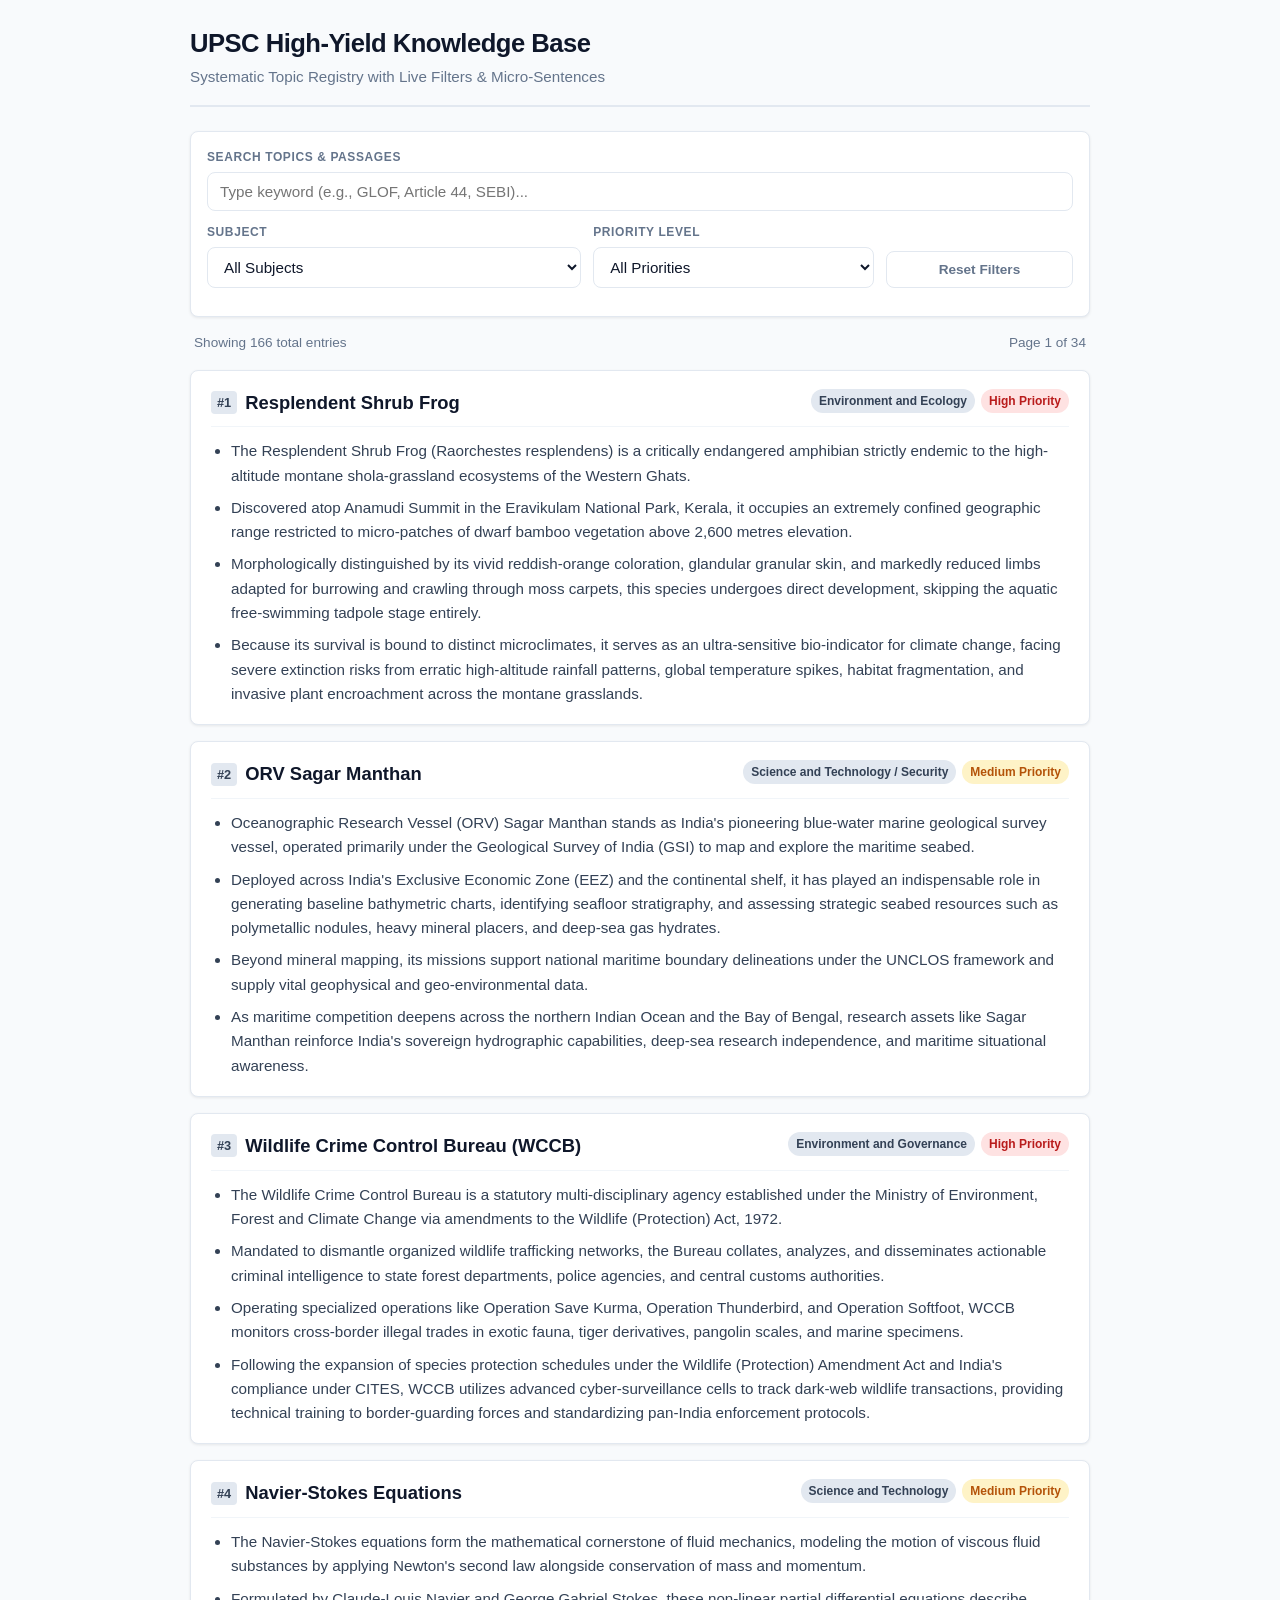
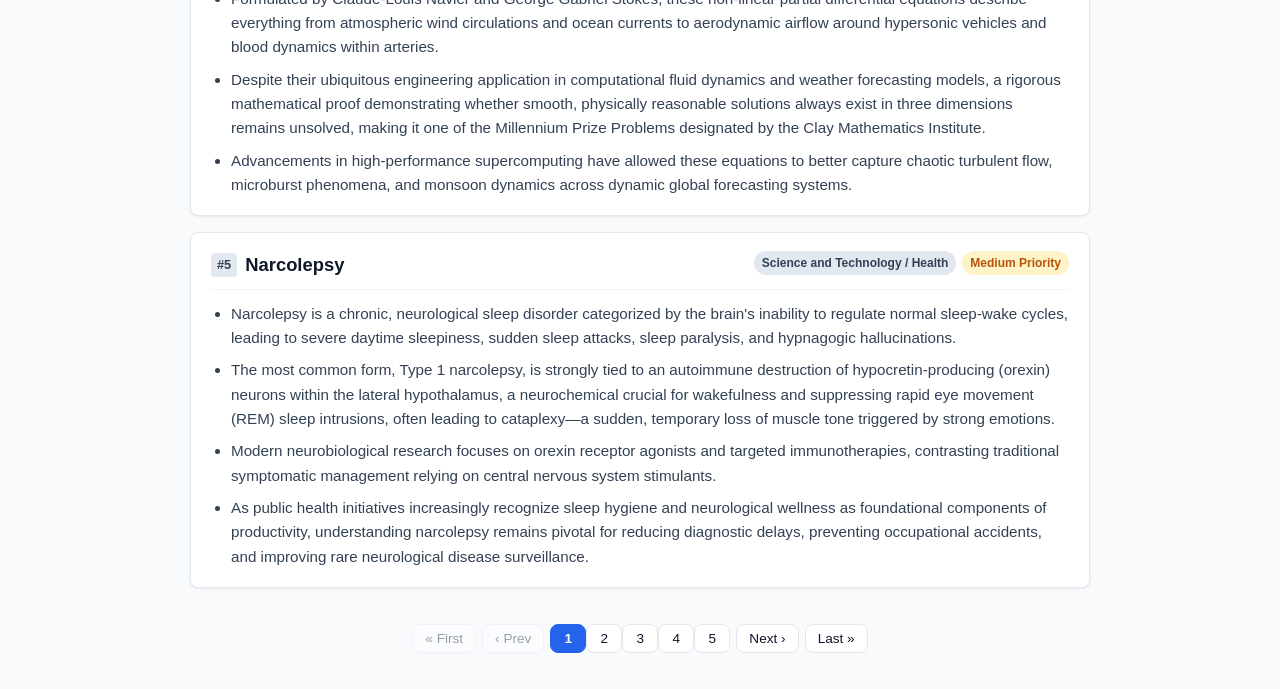
==== index.html @ a5816426 "Nimda" ====
<!DOCTYPE html>
<html lang="en">
<head>
  <meta charset="UTF-8">
  <meta name="viewport" content="width=device-width, initial-scale=1.0">
  <title>UPSC CSE Topic Bank</title>
  <link rel="stylesheet" href="style.css">
</head>
<body>
  <div class="container">
    <header>
      <h1>UPSC High-Yield Knowledge Base</h1>
      <p class="subtitle">Systematic Topic Registry with Live Filters & Micro-Sentences</p>
    </header>

    <!-- Control Bar -->
    <section class="controls-panel">
      <div class="control-group">
        <label for="searchInput">Search Topics & Passages</label>
        <input 
          type="text" 
          id="searchInput" 
          placeholder="Type keyword (e.g., GLOF, Article 44, SEBI)..."
          autocomplete="off"
        >
      </div>

      <div class="control-row">
        <div class="control-group">
          <label for="subjectFilter">Subject</label>
          <select id="subjectFilter">
            <option value="ALL">All Subjects</option>
          </select>
        </div>

        <div class="control-group">
          <label for="priorityFilter">Priority Level</label>
          <select id="priorityFilter">
            <option value="ALL">All Priorities</option>
            <option value="High">High</option>
            <option value="Medium">Medium</option>
            <option value="Low">Low</option>
          </select>
        </div>

        <div class="control-group reset-group">
          <button id="resetBtn" class="secondary-btn" type="button">Reset Filters</button>
        </div>
      </div>
    </section>

    <!-- Meta Status Bar -->
    <div class="status-bar">
      <span id="resultsCount">Loading topics...</span>
      <span id="paginationInfo">Page 1 of 1</span>
    </div>

    <!-- Cards Container -->
    <main id="cardsContainer" class="cards-list" aria-live="polite">
      <!-- Generated via app.js -->
    </main>

    <!-- Pagination Controls -->
    <nav class="pagination-bar" aria-label="Topic navigation">
      <button id="firstBtn" class="page-btn">&laquo; First</button>
      <button id="prevBtn" class="page-btn">&lsaquo; Prev</button>
      <div id="pageNumberButtons" class="page-numbers"></div>
      <button id="nextBtn" class="page-btn">Next &rsaquo;</button>
      <button id="lastBtn" class="page-btn">Last &raquo;</button>
    </nav>
  </div>

  <script src="app.js"></script>
</body>
</html>
---- style.css ----
:root {
  --bg-primary: #f8fafc;
  --bg-surface: #ffffff;
  --text-main: #0f172a;
  --text-muted: #64748b;
  --border-color: #e2e8f0;
  --accent-color: #2563eb;
  --accent-hover: #1d4ed8;
  --priority-high-bg: #fee2e2;
  --priority-high-text: #b91c1c;
  --priority-med-bg: #fef3c7;
  --priority-med-text: #b45309;
  --priority-low-bg: #e0f2fe;
  --priority-low-text: #0369a1;
  --radius: 8px;
  --shadow: 0 1px 3px rgba(0, 0, 0, 0.08);
}

* {
  box-sizing: border-box;
  margin: 0;
  padding: 0;
}

body {
  font-family: -apple-system, BlinkMacSystemFont, "Segoe UI", Roboto, Oxygen, Ubuntu, Cantarell, sans-serif;
  background-color: var(--bg-primary);
  color: var(--text-main);
  line-height: 1.5;
  padding: 24px 16px;
}

.container {
  max-width: 900px;
  margin: 0 auto;
}

header {
  margin-bottom: 24px;
  border-bottom: 2px solid var(--border-color);
  padding-bottom: 16px;
}

header h1 {
  font-size: 1.6rem;
  font-weight: 700;
  letter-spacing: -0.02em;
}

.subtitle {
  color: var(--text-muted);
  font-size: 0.95rem;
  margin-top: 4px;
}

/* Control Panel */
.controls-panel {
  background: var(--bg-surface);
  border: 1px solid var(--border-color);
  border-radius: var(--radius);
  padding: 16px;
  box-shadow: var(--shadow);
  margin-bottom: 16px;
}

.control-group {
  display: flex;
  flex-direction: column;
  gap: 6px;
  margin-bottom: 12px;
}

.control-group label {
  font-size: 0.75rem;
  font-weight: 600;
  text-transform: uppercase;
  color: var(--text-muted);
  letter-spacing: 0.05em;
}

.control-row {
  display: grid;
  grid-template-columns: 2fr 1.5fr 1fr;
  gap: 12px;
}

input[type="text"], select {
  width: 100%;
  padding: 10px 12px;
  font-size: 0.95rem;
  border: 1px solid var(--border-color);
  border-radius: var(--radius);
  background: #fff;
  color: var(--text-main);
  outline: none;
  transition: border-color 0.2s ease;
}

input[type="text"]:focus, select:focus {
  border-color: var(--accent-color);
  box-shadow: 0 0 0 2px rgba(37, 99, 235, 0.15);
}

.reset-group {
  justify-content: flex-end;
}

.secondary-btn {
  padding: 10px 14px;
  font-size: 0.85rem;
  font-weight: 600;
  border: 1px solid var(--border-color);
  background: #fff;
  color: var(--text-muted);
  border-radius: var(--radius);
  cursor: pointer;
  transition: all 0.2s;
}

.secondary-btn:hover {
  background: #f1f5f9;
  color: var(--text-main);
}

/* Status Bar */
.status-bar {
  display: flex;
  justify-content: space-between;
  align-items: center;
  font-size: 0.85rem;
  color: var(--text-muted);
  margin-bottom: 16px;
  padding: 0 4px;
}

/* Cards & Micro-Bullets */
.cards-list {
  display: flex;
  flex-direction: column;
  gap: 16px;
  margin-bottom: 24px;
}

.topic-card {
  background: var(--bg-surface);
  border: 1px solid var(--border-color);
  border-radius: var(--radius);
  padding: 18px 20px;
  box-shadow: var(--shadow);
}

.card-header {
  display: flex;
  justify-content: space-between;
  align-items: flex-start;
  gap: 12px;
  margin-bottom: 12px;
  border-bottom: 1px solid #f1f5f9;
  padding-bottom: 10px;
}

.card-title-wrap {
  display: flex;
  align-items: center;
  gap: 8px;
}

.topic-id {
  font-size: 0.8rem;
  font-weight: 700;
  background: #e2e8f0;
  color: #334155;
  padding: 2px 6px;
  border-radius: 4px;
}

.topic-name {
  font-size: 1.15rem;
  font-weight: 600;
  color: var(--text-main);
}

.badges-wrap {
  display: flex;
  gap: 6px;
  flex-wrap: wrap;
}

.badge {
  font-size: 0.75rem;
  font-weight: 600;
  padding: 3px 8px;
  border-radius: 12px;
  white-space: nowrap;
}

.badge-subject {
  background: #e2e8f0;
  color: #334155;
}

.badge-high {
  background: var(--priority-high-bg);
  color: var(--priority-high-text);
}

.badge-medium {
  background: var(--priority-med-bg);
  color: var(--priority-med-text);
}

.badge-low {
  background: var(--priority-low-bg);
  color: var(--priority-low-text);
}

/* Passage Sentence Bullets */
.passage-bullets {
  padding-left: 20px;
  margin: 0;
  display: flex;
  flex-direction: column;
  gap: 8px;
}

.passage-bullets li {
  color: #334155;
  font-size: 0.95rem;
  line-height: 1.6;
}

.empty-state {
  text-align: center;
  padding: 40px;
  background: #fff;
  border: 1px dashed var(--border-color);
  border-radius: var(--radius);
  color: var(--text-muted);
}

/* Pagination */
.pagination-bar {
  display: flex;
  justify-content: center;
  align-items: center;
  gap: 6px;
  flex-wrap: wrap;
  padding: 12px 0;
}

.page-btn, .page-num {
  padding: 6px 12px;
  font-size: 0.85rem;
  border: 1px solid var(--border-color);
  background: #fff;
  color: var(--text-main);
  border-radius: var(--radius);
  cursor: pointer;
  min-width: 36px;
}

.page-btn:disabled {
  opacity: 0.4;
  cursor: not-allowed;
}

.page-num.active {
  background: var(--accent-color);
  color: #fff;
  border-color: var(--accent-color);
  font-weight: bold;
}

.page-btn:hover:not(:disabled), .page-num:hover:not(.active) {
  background: #f1f5f9;
}

@media (max-width: 650px) {
  .control-row {
    grid-template-columns: 1fr;
  }
  .card-header {
    flex-direction: column;
  }
}
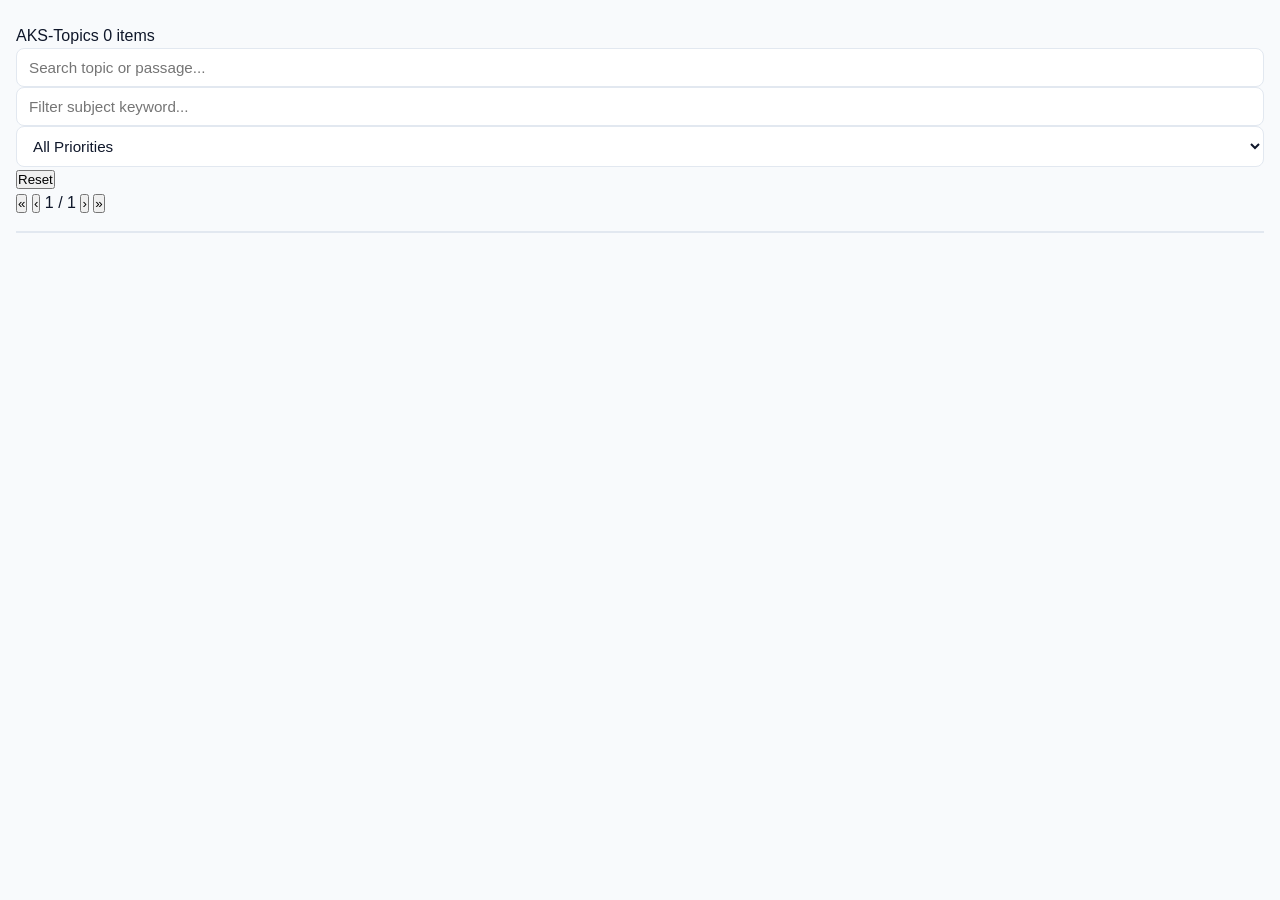
==== commit 526a9966: "Revamp index.html structure and content" ====
--- a/index.html
+++ b/index.html
@@ -3,73 +3,56 @@
 <head>
   <meta charset="UTF-8">
   <meta name="viewport" content="width=device-width, initial-scale=1.0">
-  <title>UPSC CSE Topic Bank</title>
+  <title>AKS-Topics</title>
   <link rel="stylesheet" href="style.css">
 </head>
 <body>
-  <div class="container">
-    <header>
-      <h1>UPSC High-Yield Knowledge Base</h1>
-      <p class="subtitle">Systematic Topic Registry with Live Filters & Micro-Sentences</p>
-    </header>
-
-    <!-- Control Bar -->
-    <section class="controls-panel">
-      <div class="control-group">
-        <label for="searchInput">Search Topics & Passages</label>
-        <input 
-          type="text" 
-          id="searchInput" 
-          placeholder="Type keyword (e.g., GLOF, Article 44, SEBI)..."
-          autocomplete="off"
-        >
-      </div>
-
-      <div class="control-row">
-        <div class="control-group">
-          <label for="subjectFilter">Subject</label>
-          <select id="subjectFilter">
-            <option value="ALL">All Subjects</option>
-          </select>
-        </div>
-
-        <div class="control-group">
-          <label for="priorityFilter">Priority Level</label>
-          <select id="priorityFilter">
-            <option value="ALL">All Priorities</option>
-            <option value="High">High</option>
-            <option value="Medium">Medium</option>
-            <option value="Low">Low</option>
-          </select>
-        </div>
-
-        <div class="control-group reset-group">
-          <button id="resetBtn" class="secondary-btn" type="button">Reset Filters</button>
-        </div>
-      </div>
-    </section>
-
-    <!-- Meta Status Bar -->
-    <div class="status-bar">
-      <span id="resultsCount">Loading topics...</span>
-      <span id="paginationInfo">Page 1 of 1</span>
+  <!-- Ultra-Lean Top Navigation Bar -->
+  <header class="top-nav">
+    <div class="nav-left">
+      <span class="brand-title">AKS-Topics</span>
+      <span id="resultsCount" class="meta-count">0 items</span>
     </div>
 
-    <!-- Cards Container -->
-    <main id="cardsContainer" class="cards-list" aria-live="polite">
-      <!-- Generated via app.js -->
-    </main>
+    <div class="nav-filters">
+      <input 
+        type="text" 
+        id="searchInput" 
+        class="nav-input" 
+        placeholder="Search topic or passage..." 
+        autocomplete="off"
+      >
+      <input 
+        type="text" 
+        id="subjectInput" 
+        class="nav-input" 
+        placeholder="Filter subject keyword..." 
+        autocomplete="off"
+      >
+      <select id="priorityFilter" class="nav-select">
+        <option value="ALL">All Priorities</option>
+        <option value="High">High</option>
+        <option value="Medium">Medium</option>
+        <option value="Low">Low</option>
+      </select>
+      <button id="resetBtn" class="nav-btn" type="button" title="Clear all filters">Reset</button>
+    </div>
 
-    <!-- Pagination Controls -->
-    <nav class="pagination-bar" aria-label="Topic navigation">
-      <button id="firstBtn" class="page-btn">&laquo; First</button>
-      <button id="prevBtn" class="page-btn">&lsaquo; Prev</button>
-      <div id="pageNumberButtons" class="page-numbers"></div>
-      <button id="nextBtn" class="page-btn">Next &rsaquo;</button>
-      <button id="lastBtn" class="page-btn">Last &raquo;</button>
-    </nav>
-  </div>
+    <!-- Compact Inline Pagination -->
+    <div class="nav-pagination">
+      <button id="firstBtn" class="page-nav-btn" title="First Page">&laquo;</button>
+      <button id="prevBtn" class="page-nav-btn" title="Previous Page">&lsaquo;</button>
+      <span id="paginationInfo" class="page-indicator">1 / 1</span>
+      <button id="nextBtn" class="page-nav-btn" title="Next Page">&rsaquo;</button>
+      <button id="lastBtn" class="page-nav-btn" title="Last Page">&raquo;</button>
+    </div>
+  </header>
+
+  <!-- Independent Scrollable Content Area -->
+  <main id="cardsContainer" class="main-viewport" aria-live="polite">
+    <!-- Generated dynamically via app.js -->
+  </main>
 
   <script src="app.js"></script>
 </body>
-</html>+</html>
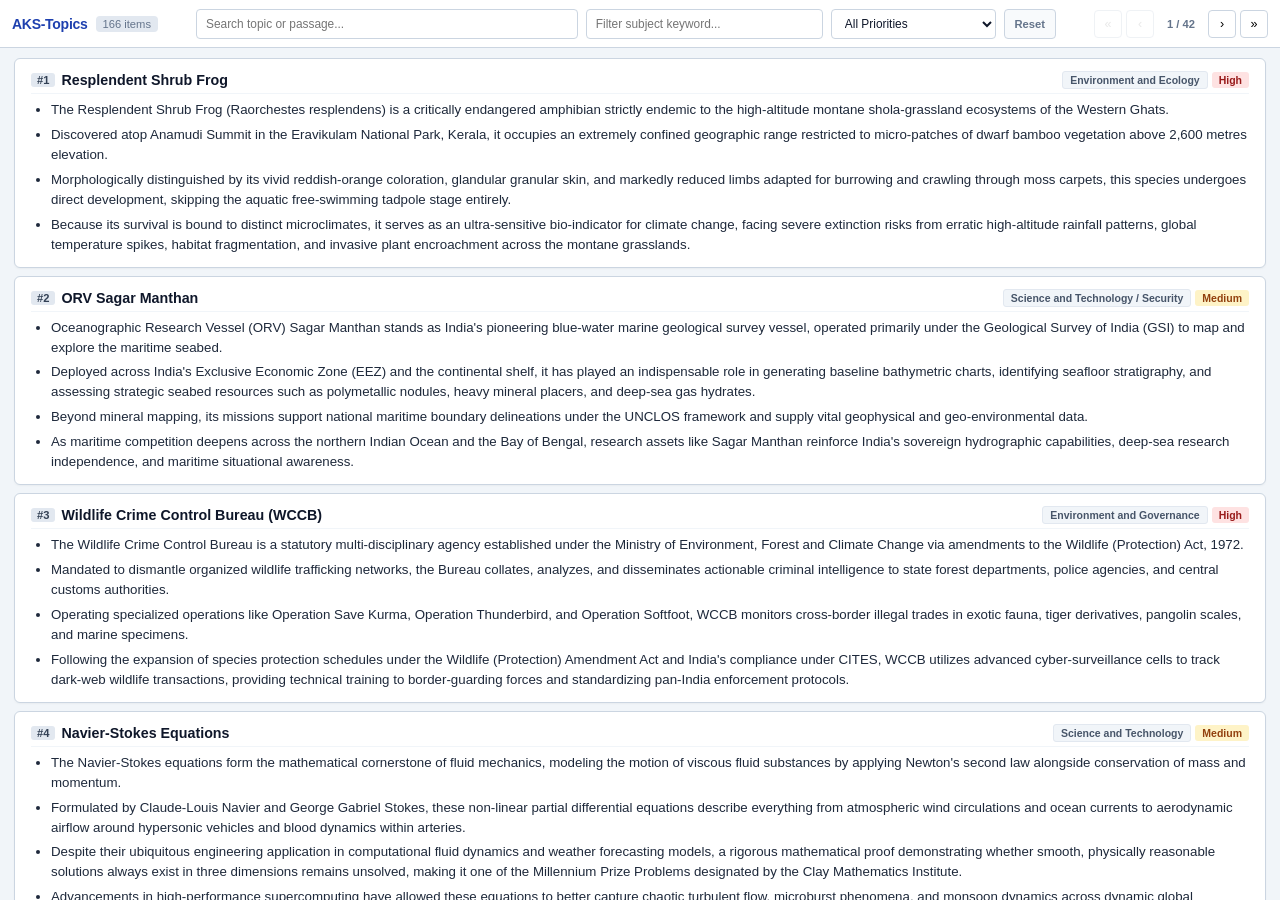
==== commit c0d7bdd9: "Add versioning to stylesheet link in index.html Updated the stylesheet link to include a version que" ====
--- a/index.html
+++ b/index.html
@@ -4,7 +4,7 @@
   <meta charset="UTF-8">
   <meta name="viewport" content="width=device-width, initial-scale=1.0">
   <title>AKS-Topics</title>
-  <link rel="stylesheet" href="style.css">
+  <link rel="stylesheet" href="style.css?v=2">
 </head>
 <body>
   <!-- Ultra-Lean Top Navigation Bar -->
--- a/style.css
+++ b/style.css
@@ -1,19 +1,16 @@
 :root {
-  --bg-primary: #f8fafc;
-  --bg-surface: #ffffff;
+  --bg-app: #f1f5f9;
+  --bg-card: #ffffff;
   --text-main: #0f172a;
   --text-muted: #64748b;
-  --border-color: #e2e8f0;
-  --accent-color: #2563eb;
-  --accent-hover: #1d4ed8;
+  --border-color: #cbd5e1;
+  --accent-color: #1e40af;
   --priority-high-bg: #fee2e2;
-  --priority-high-text: #b91c1c;
+  --priority-high-text: #991b1b;
   --priority-med-bg: #fef3c7;
-  --priority-med-text: #b45309;
+  --priority-med-text: #92400e;
   --priority-low-bg: #e0f2fe;
-  --priority-low-text: #0369a1;
-  --radius: 8px;
-  --shadow: 0 1px 3px rgba(0, 0, 0, 0.08);
+  --priority-low-text: #075985;
 }
 
 * {
@@ -22,181 +19,212 @@
   padding: 0;
 }
 
-body {
-  font-family: -apple-system, BlinkMacSystemFont, "Segoe UI", Roboto, Oxygen, Ubuntu, Cantarell, sans-serif;
-  background-color: var(--bg-primary);
-  color: var(--text-main);
-  line-height: 1.5;
-  padding: 24px 16px;
-}
-
-.container {
-  max-width: 900px;
-  margin: 0 auto;
-}
-
-header {
-  margin-bottom: 24px;
-  border-bottom: 2px solid var(--border-color);
-  padding-bottom: 16px;
-}
-
-header h1 {
-  font-size: 1.6rem;
+html, body {
+  width: 100vw;
+  height: 100vh;
+  overflow: hidden;
+  font-family: -apple-system, BlinkMacSystemFont, "Segoe UI", Roboto, sans-serif;
+  background-color: var(--bg-app);
+  color: var(--text-main);
+  font-size: 14px;
+  display: flex;
+  flex-direction: column;
+}
+
+/* 1. Ultra-Lean Single-Line Top Nav */
+.top-nav {
+  height: 48px;
+  min-height: 48px;
+  background: #ffffff;
+  border-bottom: 1px solid var(--border-color);
+  display: flex;
+  align-items: center;
+  justify-content: space-between;
+  padding: 0 12px;
+  gap: 12px;
+  z-index: 10;
+}
+
+.nav-left {
+  display: flex;
+  align-items: center;
+  gap: 8px;
+  white-space: nowrap;
+}
+
+.brand-title {
+  font-size: 1rem;
+  font-weight: 800;
+  letter-spacing: -0.02em;
+  color: var(--accent-color);
+}
+
+.meta-count {
+  font-size: 0.8rem;
+  color: var(--text-muted);
+  background: #e2e8f0;
+  padding: 2px 7px;
+  border-radius: 4px;
+}
+
+.nav-filters {
+  display: flex;
+  align-items: center;
+  gap: 8px;
+  flex: 1;
+  max-width: 860px;
+}
+
+.nav-input, .nav-select {
+  height: 30px;
+  padding: 2px 9px;
+  font-size: 0.85rem;
+  border: 1px solid var(--border-color);
+  border-radius: 4px;
+  background: #fff;
+  color: var(--text-main);
+  outline: none;
+}
+
+#searchInput {
+  flex: 2;
+}
+
+#subjectInput {
+  flex: 1.2;
+}
+
+.nav-select {
+  flex: 0.8;
+  cursor: pointer;
+}
+
+.nav-input:focus, .nav-select:focus {
+  border-color: var(--accent-color);
+}
+
+.nav-btn {
+  height: 30px;
+  padding: 0 10px;
+  font-size: 0.8rem;
+  font-weight: 600;
+  border: 1px solid var(--border-color);
+  background: #f8fafc;
+  color: var(--text-muted);
+  border-radius: 4px;
+  cursor: pointer;
+  white-space: nowrap;
+}
+
+.nav-btn:hover {
+  background: #e2e8f0;
+  color: var(--text-main);
+}
+
+.nav-pagination {
+  display: flex;
+  align-items: center;
+  gap: 4px;
+  white-space: nowrap;
+}
+
+.page-indicator {
+  font-size: 0.8rem;
+  font-weight: 600;
+  color: var(--text-muted);
+  min-width: 46px;
+  text-align: center;
+}
+
+.page-nav-btn {
+  height: 28px;
+  min-width: 28px;
+  padding: 0 4px;
+  font-size: 0.9rem;
+  border: 1px solid var(--border-color);
+  background: #fff;
+  border-radius: 4px;
+  cursor: pointer;
+}
+
+.page-nav-btn:disabled {
+  opacity: 0.3;
+  cursor: not-allowed;
+}
+
+.page-nav-btn:hover:not(:disabled) {
+  background: #e2e8f0;
+}
+
+/* 2. Scrollable Data Viewport */
+.main-viewport {
+  flex: 1;
+  overflow-y: auto;
+  overflow-x: hidden;
+  padding: 10px 14px;
+  display: flex;
+  flex-direction: column;
+  gap: 8px;
+}
+
+/* 3. High-Density Cards */
+.topic-card {
+  background: var(--bg-card);
+  border: 1px solid var(--border-color);
+  border-radius: 6px;
+  padding: 12px 16px;
+  box-shadow: 0 1px 2px rgba(0, 0, 0, 0.04);
+}
+
+.card-header {
+  display: flex;
+  justify-content: space-between;
+  align-items: center;
+  gap: 8px;
+  margin-bottom: 6px;
+  border-bottom: 1px solid #f1f5f9;
+  padding-bottom: 4px;
+}
+
+.card-title-wrap {
+  display: flex;
+  align-items: center;
+  gap: 6px;
+}
+
+.topic-id {
+  font-size: 0.8rem;
   font-weight: 700;
-  letter-spacing: -0.02em;
-}
-
-.subtitle {
-  color: var(--text-muted);
-  font-size: 0.95rem;
-  margin-top: 4px;
-}
-
-/* Control Panel */
-.controls-panel {
-  background: var(--bg-surface);
-  border: 1px solid var(--border-color);
-  border-radius: var(--radius);
-  padding: 16px;
-  box-shadow: var(--shadow);
-  margin-bottom: 16px;
-}
-
-.control-group {
-  display: flex;
-  flex-direction: column;
-  gap: 6px;
-  margin-bottom: 12px;
-}
-
-.control-group label {
-  font-size: 0.75rem;
-  font-weight: 600;
-  text-transform: uppercase;
-  color: var(--text-muted);
-  letter-spacing: 0.05em;
-}
-
-.control-row {
-  display: grid;
-  grid-template-columns: 2fr 1.5fr 1fr;
-  gap: 12px;
-}
-
-input[type="text"], select {
-  width: 100%;
-  padding: 10px 12px;
-  font-size: 0.95rem;
-  border: 1px solid var(--border-color);
-  border-radius: var(--radius);
-  background: #fff;
-  color: var(--text-main);
-  outline: none;
-  transition: border-color 0.2s ease;
-}
-
-input[type="text"]:focus, select:focus {
-  border-color: var(--accent-color);
-  box-shadow: 0 0 0 2px rgba(37, 99, 235, 0.15);
-}
-
-.reset-group {
-  justify-content: flex-end;
-}
-
-.secondary-btn {
-  padding: 10px 14px;
-  font-size: 0.85rem;
-  font-weight: 600;
-  border: 1px solid var(--border-color);
-  background: #fff;
-  color: var(--text-muted);
-  border-radius: var(--radius);
-  cursor: pointer;
-  transition: all 0.2s;
-}
-
-.secondary-btn:hover {
-  background: #f1f5f9;
-  color: var(--text-main);
-}
-
-/* Status Bar */
-.status-bar {
-  display: flex;
-  justify-content: space-between;
-  align-items: center;
-  font-size: 0.85rem;
-  color: var(--text-muted);
-  margin-bottom: 16px;
-  padding: 0 4px;
-}
-
-/* Cards & Micro-Bullets */
-.cards-list {
-  display: flex;
-  flex-direction: column;
-  gap: 16px;
-  margin-bottom: 24px;
-}
-
-.topic-card {
-  background: var(--bg-surface);
-  border: 1px solid var(--border-color);
-  border-radius: var(--radius);
-  padding: 18px 20px;
-  box-shadow: var(--shadow);
-}
-
-.card-header {
-  display: flex;
-  justify-content: space-between;
-  align-items: flex-start;
-  gap: 12px;
-  margin-bottom: 12px;
-  border-bottom: 1px solid #f1f5f9;
-  padding-bottom: 10px;
-}
-
-.card-title-wrap {
-  display: flex;
-  align-items: center;
-  gap: 8px;
-}
-
-.topic-id {
-  font-size: 0.8rem;
+  background: #e2e8f0;
+  color: #334155;
+  padding: 1px 6px;
+  border-radius: 3px;
+}
+
+.topic-name {
+  font-size: 1.02rem;
   font-weight: 700;
-  background: #e2e8f0;
-  color: #334155;
-  padding: 2px 6px;
-  border-radius: 4px;
-}
-
-.topic-name {
-  font-size: 1.15rem;
-  font-weight: 600;
   color: var(--text-main);
 }
 
 .badges-wrap {
   display: flex;
-  gap: 6px;
-  flex-wrap: wrap;
+  gap: 4px;
+  align-items: center;
 }
 
 .badge {
   font-size: 0.75rem;
   font-weight: 600;
-  padding: 3px 8px;
-  border-radius: 12px;
+  padding: 2px 7px;
+  border-radius: 3px;
   white-space: nowrap;
 }
 
 .badge-subject {
-  background: #e2e8f0;
-  color: #334155;
+  background: #f1f5f9;
+  color: #475569;
+  border: 1px solid #e2e8f0;
 }
 
 .badge-high {
@@ -214,72 +242,26 @@
   color: var(--priority-low-text);
 }
 
-/* Passage Sentence Bullets */
+/* 4. Sentence Split Bullets */
 .passage-bullets {
   padding-left: 20px;
   margin: 0;
   display: flex;
   flex-direction: column;
-  gap: 8px;
+  gap: 5px;
 }
 
 .passage-bullets li {
-  color: #334155;
+  color: #1e293b;
   font-size: 0.95rem;
-  line-height: 1.6;
+  line-height: 1.5;
 }
 
 .empty-state {
   text-align: center;
-  padding: 40px;
+  padding: 30px;
   background: #fff;
   border: 1px dashed var(--border-color);
-  border-radius: var(--radius);
-  color: var(--text-muted);
-}
-
-/* Pagination */
-.pagination-bar {
-  display: flex;
-  justify-content: center;
-  align-items: center;
-  gap: 6px;
-  flex-wrap: wrap;
-  padding: 12px 0;
-}
-
-.page-btn, .page-num {
-  padding: 6px 12px;
-  font-size: 0.85rem;
-  border: 1px solid var(--border-color);
-  background: #fff;
-  color: var(--text-main);
-  border-radius: var(--radius);
-  cursor: pointer;
-  min-width: 36px;
-}
-
-.page-btn:disabled {
-  opacity: 0.4;
-  cursor: not-allowed;
-}
-
-.page-num.active {
-  background: var(--accent-color);
-  color: #fff;
-  border-color: var(--accent-color);
-  font-weight: bold;
-}
-
-.page-btn:hover:not(:disabled), .page-num:hover:not(.active) {
-  background: #f1f5f9;
-}
-
-@media (max-width: 650px) {
-  .control-row {
-    grid-template-columns: 1fr;
-  }
-  .card-header {
-    flex-direction: column;
-  }
-}+  border-radius: 6px;
+  color: var(--text-muted);
+}
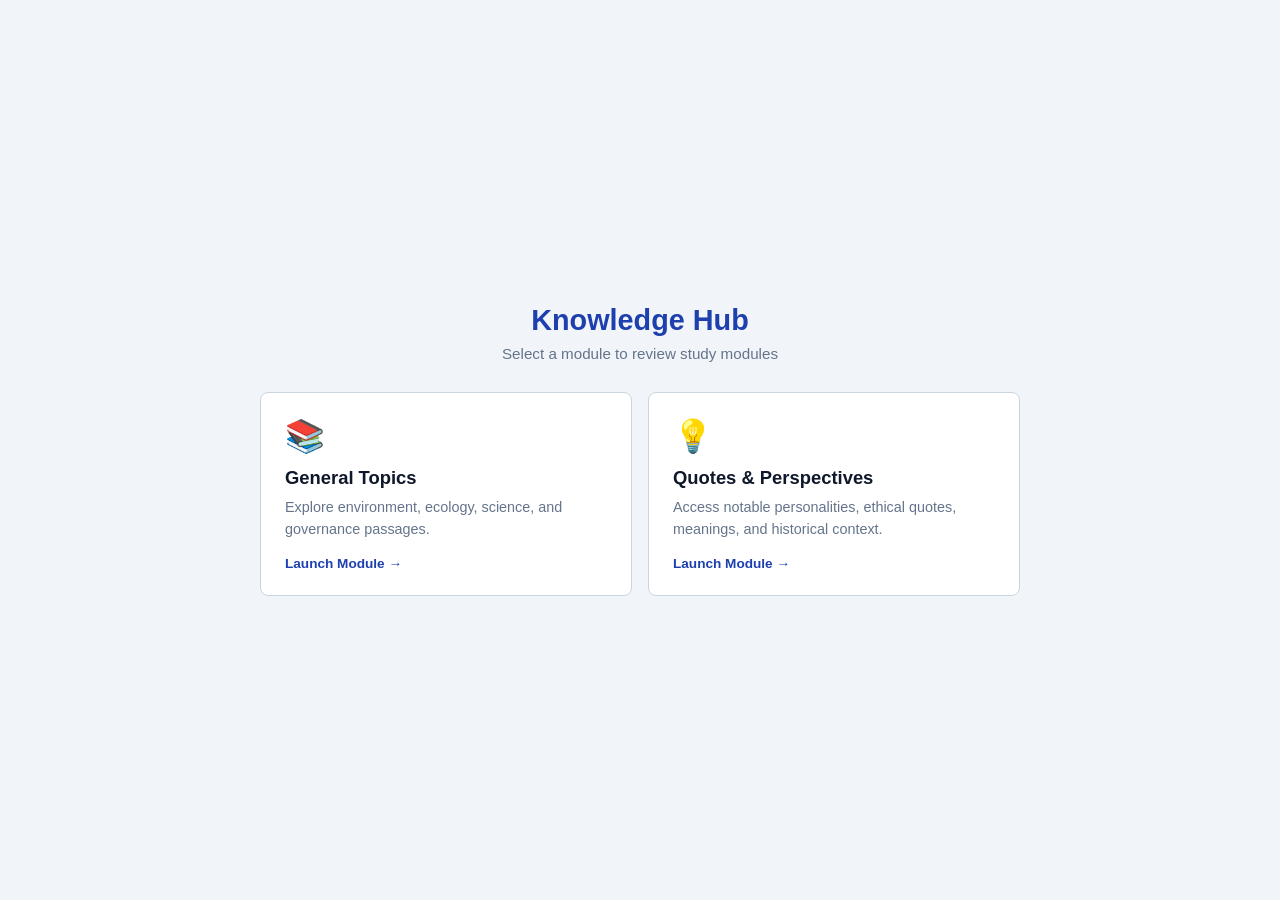
==== commit dd44ecbc: "New Files Added for two modules" ====
--- a/index.html
+++ b/index.html
@@ -3,56 +3,31 @@
 <head>
   <meta charset="UTF-8">
   <meta name="viewport" content="width=device-width, initial-scale=1.0">
-  <title>AKS-Topics</title>
-  <link rel="stylesheet" href="style.css?v=2">
+  <title>Knowledge Portal</title>
+  <link rel="stylesheet" href="style.css">
 </head>
 <body>
-  <!-- Ultra-Lean Top Navigation Bar -->
-  <header class="top-nav">
-    <div class="nav-left">
-      <span class="brand-title">AKS-Topics</span>
-      <span id="resultsCount" class="meta-count">0 items</span>
+  <div class="portal-container">
+    <header class="portal-header">
+      <h1>Knowledge Hub</h1>
+      <p>Select a module to review study modules</p>
+    </header>
+
+    <div class="portal-grid">
+      <a href="./topics/" class="portal-card">
+        <div class="card-icon">📚</div>
+        <h2>General Topics</h2>
+        <p>Explore environment, ecology, science, and governance passages.</p>
+        <span class="card-link">Launch Module &rarr;</span>
+      </a>
+
+      <a href="./quotes/" class="portal-card">
+        <div class="card-icon">💡</div>
+        <h2>Quotes & Perspectives</h2>
+        <p>Access notable personalities, ethical quotes, meanings, and historical context.</p>
+        <span class="card-link">Launch Module &rarr;</span>
+      </a>
     </div>
-
-    <div class="nav-filters">
-      <input 
-        type="text" 
-        id="searchInput" 
-        class="nav-input" 
-        placeholder="Search topic or passage..." 
-        autocomplete="off"
-      >
-      <input 
-        type="text" 
-        id="subjectInput" 
-        class="nav-input" 
-        placeholder="Filter subject keyword..." 
-        autocomplete="off"
-      >
-      <select id="priorityFilter" class="nav-select">
-        <option value="ALL">All Priorities</option>
-        <option value="High">High</option>
-        <option value="Medium">Medium</option>
-        <option value="Low">Low</option>
-      </select>
-      <button id="resetBtn" class="nav-btn" type="button" title="Clear all filters">Reset</button>
-    </div>
-
-    <!-- Compact Inline Pagination -->
-    <div class="nav-pagination">
-      <button id="firstBtn" class="page-nav-btn" title="First Page">&laquo;</button>
-      <button id="prevBtn" class="page-nav-btn" title="Previous Page">&lsaquo;</button>
-      <span id="paginationInfo" class="page-indicator">1 / 1</span>
-      <button id="nextBtn" class="page-nav-btn" title="Next Page">&rsaquo;</button>
-      <button id="lastBtn" class="page-nav-btn" title="Last Page">&raquo;</button>
-    </div>
-  </header>
-
-  <!-- Independent Scrollable Content Area -->
-  <main id="cardsContainer" class="main-viewport" aria-live="polite">
-    <!-- Generated dynamically via app.js -->
-  </main>
-
-  <script src="app.js"></script>
+  </div>
 </body>
-</html>
+</html>
--- a/style.css
+++ b/style.css
@@ -5,12 +5,6 @@
   --text-muted: #64748b;
   --border-color: #cbd5e1;
   --accent-color: #1e40af;
-  --priority-high-bg: #fee2e2;
-  --priority-high-text: #991b1b;
-  --priority-med-bg: #fef3c7;
-  --priority-med-text: #92400e;
-  --priority-low-bg: #e0f2fe;
-  --priority-low-text: #075985;
 }
 
 * {
@@ -19,249 +13,84 @@
   padding: 0;
 }
 
-html, body {
+body {
   width: 100vw;
-  height: 100vh;
-  overflow: hidden;
+  min-height: 100vh;
   font-family: -apple-system, BlinkMacSystemFont, "Segoe UI", Roboto, sans-serif;
   background-color: var(--bg-app);
   color: var(--text-main);
-  font-size: 14px;
+  display: flex;
+  justify-content: center;
+  align-items: center;
+  padding: 20px;
+}
+
+.portal-container {
+  max-width: 760px;
+  width: 100%;
+}
+
+.portal-header {
+  text-align: center;
+  margin-bottom: 30px;
+}
+
+.portal-header h1 {
+  font-size: 1.8rem;
+  font-weight: 800;
+  color: var(--accent-color);
+  margin-bottom: 8px;
+}
+
+.portal-header p {
+  color: var(--text-muted);
+  font-size: 0.95rem;
+}
+
+.portal-grid {
+  display: grid;
+  grid-template-columns: repeat(auto-fit, minmax(280px, 1fr));
+  gap: 16px;
+}
+
+.portal-card {
+  background: var(--bg-card);
+  border: 1px solid var(--border-color);
+  border-radius: 8px;
+  padding: 24px;
+  text-decoration: none;
+  color: inherit;
+  transition: transform 0.15s ease, box-shadow 0.15s ease;
   display: flex;
   flex-direction: column;
 }
 
-/* 1. Ultra-Lean Single-Line Top Nav */
-.top-nav {
-  height: 48px;
-  min-height: 48px;
-  background: #ffffff;
-  border-bottom: 1px solid var(--border-color);
-  display: flex;
-  align-items: center;
-  justify-content: space-between;
-  padding: 0 12px;
-  gap: 12px;
-  z-index: 10;
+.portal-card:hover {
+  transform: translateY(-2px);
+  box-shadow: 0 4px 12px rgba(0, 0, 0, 0.08);
 }
 
-.nav-left {
-  display: flex;
-  align-items: center;
-  gap: 8px;
-  white-space: nowrap;
+.card-icon {
+  font-size: 2rem;
+  margin-bottom: 12px;
 }
 
-.brand-title {
-  font-size: 1rem;
-  font-weight: 800;
-  letter-spacing: -0.02em;
-  color: var(--accent-color);
+.portal-card h2 {
+  font-size: 1.15rem;
+  color: var(--text-main);
+  margin-bottom: 8px;
 }
 
-.meta-count {
-  font-size: 0.8rem;
+.portal-card p {
+  font-size: 0.9rem;
   color: var(--text-muted);
-  background: #e2e8f0;
-  padding: 2px 7px;
-  border-radius: 4px;
+  line-height: 1.5;
+  margin-bottom: 16px;
+  flex: 1;
 }
 
-.nav-filters {
-  display: flex;
-  align-items: center;
-  gap: 8px;
-  flex: 1;
-  max-width: 860px;
-}
-
-.nav-input, .nav-select {
-  height: 30px;
-  padding: 2px 9px;
+.card-link {
   font-size: 0.85rem;
-  border: 1px solid var(--border-color);
-  border-radius: 4px;
-  background: #fff;
-  color: var(--text-main);
-  outline: none;
-}
-
-#searchInput {
-  flex: 2;
-}
-
-#subjectInput {
-  flex: 1.2;
-}
-
-.nav-select {
-  flex: 0.8;
-  cursor: pointer;
-}
-
-.nav-input:focus, .nav-select:focus {
-  border-color: var(--accent-color);
-}
-
-.nav-btn {
-  height: 30px;
-  padding: 0 10px;
-  font-size: 0.8rem;
-  font-weight: 600;
-  border: 1px solid var(--border-color);
-  background: #f8fafc;
-  color: var(--text-muted);
-  border-radius: 4px;
-  cursor: pointer;
-  white-space: nowrap;
-}
-
-.nav-btn:hover {
-  background: #e2e8f0;
-  color: var(--text-main);
-}
-
-.nav-pagination {
-  display: flex;
-  align-items: center;
-  gap: 4px;
-  white-space: nowrap;
-}
-
-.page-indicator {
-  font-size: 0.8rem;
-  font-weight: 600;
-  color: var(--text-muted);
-  min-width: 46px;
-  text-align: center;
-}
-
-.page-nav-btn {
-  height: 28px;
-  min-width: 28px;
-  padding: 0 4px;
-  font-size: 0.9rem;
-  border: 1px solid var(--border-color);
-  background: #fff;
-  border-radius: 4px;
-  cursor: pointer;
-}
-
-.page-nav-btn:disabled {
-  opacity: 0.3;
-  cursor: not-allowed;
-}
-
-.page-nav-btn:hover:not(:disabled) {
-  background: #e2e8f0;
-}
-
-/* 2. Scrollable Data Viewport */
-.main-viewport {
-  flex: 1;
-  overflow-y: auto;
-  overflow-x: hidden;
-  padding: 10px 14px;
-  display: flex;
-  flex-direction: column;
-  gap: 8px;
-}
-
-/* 3. High-Density Cards */
-.topic-card {
-  background: var(--bg-card);
-  border: 1px solid var(--border-color);
-  border-radius: 6px;
-  padding: 12px 16px;
-  box-shadow: 0 1px 2px rgba(0, 0, 0, 0.04);
-}
-
-.card-header {
-  display: flex;
-  justify-content: space-between;
-  align-items: center;
-  gap: 8px;
-  margin-bottom: 6px;
-  border-bottom: 1px solid #f1f5f9;
-  padding-bottom: 4px;
-}
-
-.card-title-wrap {
-  display: flex;
-  align-items: center;
-  gap: 6px;
-}
-
-.topic-id {
-  font-size: 0.8rem;
   font-weight: 700;
-  background: #e2e8f0;
-  color: #334155;
-  padding: 1px 6px;
-  border-radius: 3px;
-}
-
-.topic-name {
-  font-size: 1.02rem;
-  font-weight: 700;
-  color: var(--text-main);
-}
-
-.badges-wrap {
-  display: flex;
-  gap: 4px;
-  align-items: center;
-}
-
-.badge {
-  font-size: 0.75rem;
-  font-weight: 600;
-  padding: 2px 7px;
-  border-radius: 3px;
-  white-space: nowrap;
-}
-
-.badge-subject {
-  background: #f1f5f9;
-  color: #475569;
-  border: 1px solid #e2e8f0;
-}
-
-.badge-high {
-  background: var(--priority-high-bg);
-  color: var(--priority-high-text);
-}
-
-.badge-medium {
-  background: var(--priority-med-bg);
-  color: var(--priority-med-text);
-}
-
-.badge-low {
-  background: var(--priority-low-bg);
-  color: var(--priority-low-text);
-}
-
-/* 4. Sentence Split Bullets */
-.passage-bullets {
-  padding-left: 20px;
-  margin: 0;
-  display: flex;
-  flex-direction: column;
-  gap: 5px;
-}
-
-.passage-bullets li {
-  color: #1e293b;
-  font-size: 0.95rem;
-  line-height: 1.5;
-}
-
-.empty-state {
-  text-align: center;
-  padding: 30px;
-  background: #fff;
-  border: 1px dashed var(--border-color);
-  border-radius: 6px;
-  color: var(--text-muted);
-}
+  color: var(--accent-color);
+}
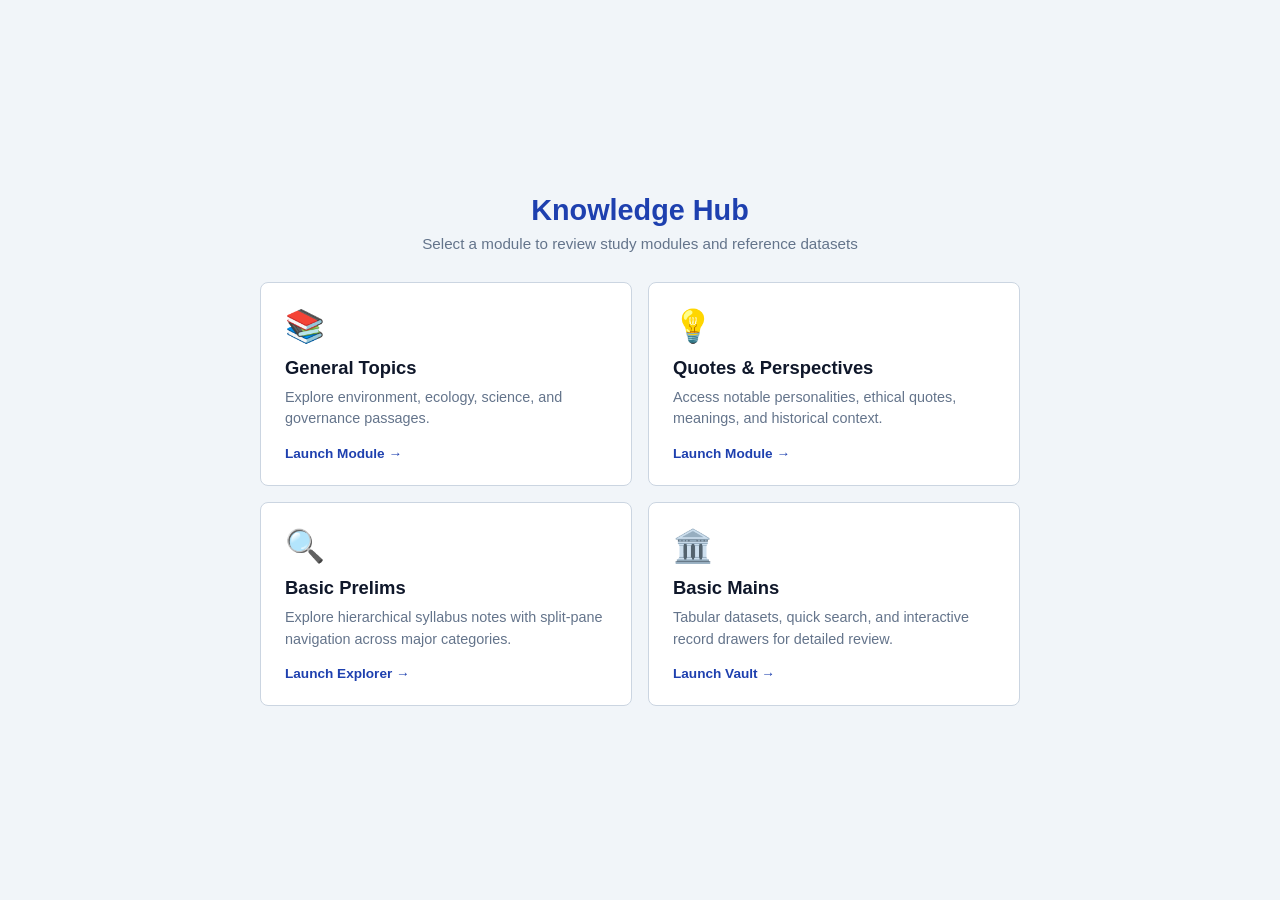
==== commit 1ade484b: "Add Basic Prelims and Basic Mains modules Added new modules for Basic Prelims and Basic Mains to the" ====
--- a/index.html
+++ b/index.html
@@ -10,10 +10,11 @@
   <div class="portal-container">
     <header class="portal-header">
       <h1>Knowledge Hub</h1>
-      <p>Select a module to review study modules</p>
+      <p>Select a module to review study modules and reference datasets</p>
     </header>
 
     <div class="portal-grid">
+      <!-- Existing Modules -->
       <a href="./topics/" class="portal-card">
         <div class="card-icon">📚</div>
         <h2>General Topics</h2>
@@ -27,7 +28,23 @@
         <p>Access notable personalities, ethical quotes, meanings, and historical context.</p>
         <span class="card-link">Launch Module &rarr;</span>
       </a>
+
+      <!-- Project B: BasicPrelims -->
+      <a href="./BasicPrelims/" class="portal-card">
+        <div class="card-icon">🔍</div>
+        <h2>Basic Prelims</h2>
+        <p>Explore hierarchical syllabus notes with split-pane navigation across major categories.</p>
+        <span class="card-link">Launch Explorer &rarr;</span>
+      </a>
+
+      <!-- Project C: BasicMains -->
+      <a href="./BasicMains/" class="portal-card">
+        <div class="card-icon">🏛️</div>
+        <h2>Basic Mains</h2>
+        <p>Tabular datasets, quick search, and interactive record drawers for detailed review.</p>
+        <span class="card-link">Launch Vault &rarr;</span>
+      </a>
     </div>
   </div>
 </body>
-</html>+</html>
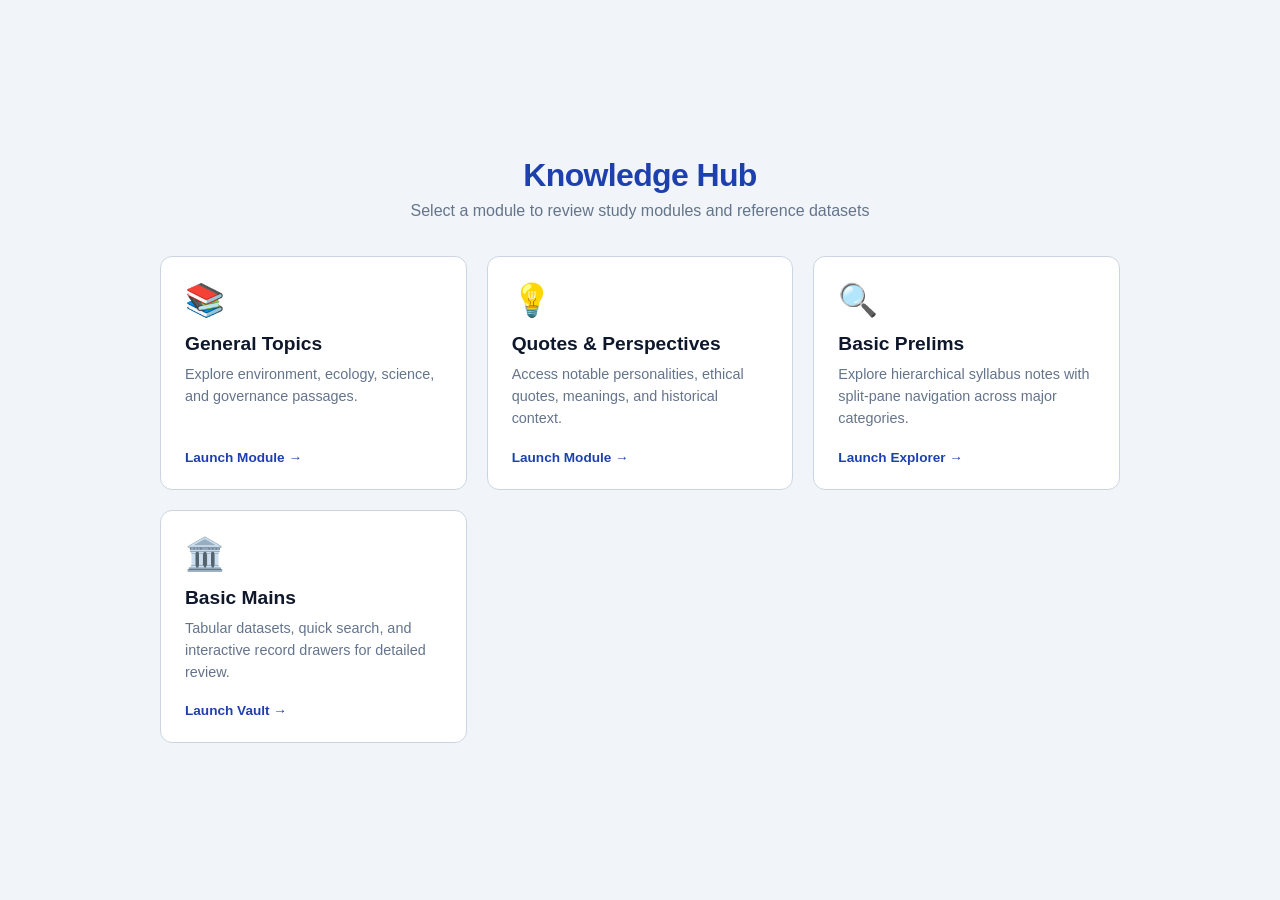
==== commit 57e6a249: "Fix link casing for BasicPrelims and BasicMains Updated links for BasicPrelims and BasicMains sectio" ====
--- a/index.html
+++ b/index.html
@@ -30,7 +30,7 @@
       </a>
 
       <!-- Project B: BasicPrelims -->
-      <a href="./BasicPrelims/" class="portal-card">
+      <a href="./basicprelims/" class="portal-card">
         <div class="card-icon">🔍</div>
         <h2>Basic Prelims</h2>
         <p>Explore hierarchical syllabus notes with split-pane navigation across major categories.</p>
@@ -38,7 +38,7 @@
       </a>
 
       <!-- Project C: BasicMains -->
-      <a href="./BasicMains/" class="portal-card">
+      <a href="./basicmains/" class="portal-card">
         <div class="card-icon">🏛️</div>
         <h2>Basic Mains</h2>
         <p>Tabular datasets, quick search, and interactive record drawers for detailed review.</p>
--- a/style.css
+++ b/style.css
@@ -5,6 +5,7 @@
   --text-muted: #64748b;
   --border-color: #cbd5e1;
   --accent-color: #1e40af;
+  --accent-hover: #1e3a8a;
 }
 
 * {
@@ -22,61 +23,65 @@
   display: flex;
   justify-content: center;
   align-items: center;
-  padding: 20px;
+  padding: 32px 20px;
 }
 
+/* Widened container to comfortably host a 2x2 or 4-card responsive grid */
 .portal-container {
-  max-width: 760px;
+  max-width: 960px;
   width: 100%;
 }
 
 .portal-header {
   text-align: center;
-  margin-bottom: 30px;
+  margin-bottom: 36px;
 }
 
 .portal-header h1 {
-  font-size: 1.8rem;
+  font-size: 2rem;
   font-weight: 800;
   color: var(--accent-color);
   margin-bottom: 8px;
+  letter-spacing: -0.02em;
 }
 
 .portal-header p {
   color: var(--text-muted);
-  font-size: 0.95rem;
+  font-size: 1rem;
 }
 
 .portal-grid {
   display: grid;
   grid-template-columns: repeat(auto-fit, minmax(280px, 1fr));
-  gap: 16px;
+  gap: 20px;
 }
 
 .portal-card {
   background: var(--bg-card);
   border: 1px solid var(--border-color);
-  border-radius: 8px;
+  border-radius: 12px;
   padding: 24px;
   text-decoration: none;
   color: inherit;
-  transition: transform 0.15s ease, box-shadow 0.15s ease;
+  transition: transform 0.15s ease, box-shadow 0.15s ease, border-color 0.15s ease;
   display: flex;
   flex-direction: column;
 }
 
 .portal-card:hover {
-  transform: translateY(-2px);
-  box-shadow: 0 4px 12px rgba(0, 0, 0, 0.08);
+  transform: translateY(-3px);
+  box-shadow: 0 8px 20px rgba(0, 0, 0, 0.06);
+  border-color: #94a3b8;
 }
 
 .card-icon {
   font-size: 2rem;
-  margin-bottom: 12px;
+  margin-bottom: 14px;
 }
 
 .portal-card h2 {
-  font-size: 1.15rem;
+  font-size: 1.2rem;
+  font-weight: 700;
   color: var(--text-main);
   margin-bottom: 8px;
 }
@@ -84,8 +89,8 @@
 .portal-card p {
   font-size: 0.9rem;
   color: var(--text-muted);
-  line-height: 1.5;
-  margin-bottom: 16px;
+  line-height: 1.55;
+  margin-bottom: 20px;
   flex: 1;
 }
 
@@ -93,4 +98,13 @@
   font-size: 0.85rem;
   font-weight: 700;
   color: var(--accent-color);
-}+  display: inline-flex;
+  align-items: center;
+  gap: 4px;
+  transition: gap 0.15s ease;
+}
+
+.portal-card:hover .card-link {
+  color: var(--accent-hover);
+  gap: 8px;
+}
